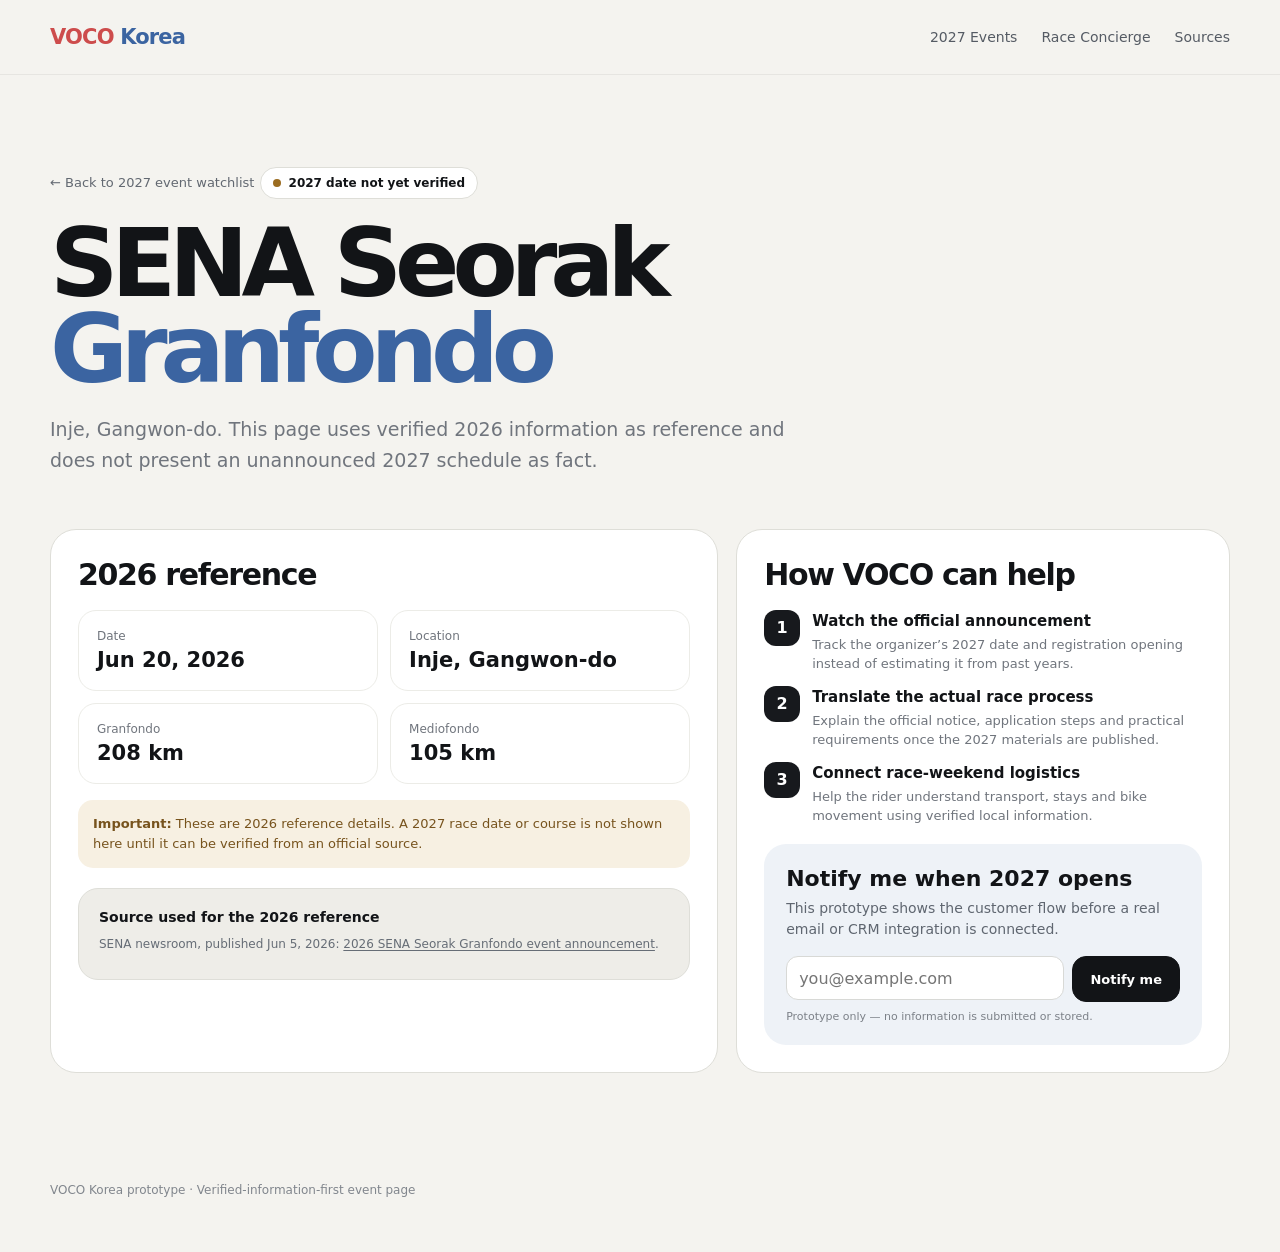
==== event-seorak.html @ d2473cf0 "Upload project" ====
<!doctype html>
<html lang="en"><head><meta charset="utf-8"><meta name="viewport" content="width=device-width,initial-scale=1">
<title>Seorak Granfondo — VOCO Korea</title><style>
:root{
  --ink:#121417; --muted:#70757d; --paper:#f4f3ef; --card:#fff; --line:#deded8;
  --red:#cd4c4c; --blue:#3b64a1; --green:#2f7a5a; --amber:#9b6c20;
  --shadow:0 16px 45px rgba(18,20,23,.07); --radius:26px;
}
*{box-sizing:border-box}
html{scroll-behavior:smooth}
body{margin:0;background:var(--paper);color:var(--ink);font-family:Inter,ui-sans-serif,system-ui,-apple-system,BlinkMacSystemFont,"Segoe UI",sans-serif}
a{color:inherit;text-decoration:none}
button,input{font:inherit}
.wrap{width:min(1180px,calc(100% - 40px));margin:auto}
header{position:sticky;top:0;z-index:50;background:rgba(244,243,239,.9);backdrop-filter:blur(14px);border-bottom:1px solid rgba(18,20,23,.06)}
nav{height:74px;display:flex;align-items:center;justify-content:space-between;gap:24px}
.brand{font-weight:900;letter-spacing:-.04em;font-size:21px}
.brand .red{color:var(--red)} .brand .blue{color:var(--blue)}
.navlinks{display:flex;align-items:center;gap:24px;color:#555b64;font-size:14px}
.navlinks a:hover{color:#111}
.pill{display:inline-flex;align-items:center;gap:8px;border:1px solid var(--line);background:#fff;border-radius:999px;padding:8px 12px;font-size:12px;font-weight:800}
.dot{width:8px;height:8px;border-radius:50%;display:inline-block;background:var(--amber)}
.hero{padding:76px 0 46px}
.hero-grid{display:grid;grid-template-columns:1.1fr .9fr;gap:48px;align-items:end}
h1{margin:18px 0 22px;font-size:clamp(58px,8.7vw,110px);line-height:.9;letter-spacing:-.075em}
h1 span{color:var(--blue)}
.lead{font-size:19px;line-height:1.65;color:var(--muted);max-width:760px;margin:0}
.hero-panel{border:1px solid var(--line);background:#fff;border-radius:28px;padding:28px;box-shadow:var(--shadow)}
.hero-panel strong{font-size:18px;display:block;margin-bottom:8px}
.hero-panel p{margin:0;color:var(--muted);line-height:1.55}
.status-legend{display:grid;gap:10px;margin-top:22px}
.legend-row{display:flex;gap:10px;align-items:flex-start;font-size:13px;color:#555b64}
.legend-row b{color:var(--ink)}
.swatch{width:11px;height:11px;margin-top:4px;border-radius:50%;flex:0 0 auto}
.swatch.green{background:var(--green)} .swatch.amber{background:var(--amber)}
.section{padding:42px 0 86px}
.section-head{display:flex;align-items:end;justify-content:space-between;gap:30px;margin-bottom:28px}
.section-head h2{font-size:45px;letter-spacing:-.055em;margin:0}
.section-head p{max-width:570px;color:var(--muted);line-height:1.6;margin:0}
.cards{display:grid;grid-template-columns:repeat(3,1fr);gap:18px}
.card{min-height:375px;border:1px solid var(--line);border-radius:var(--radius);background:#fff;padding:25px;display:flex;flex-direction:column;justify-content:space-between;box-shadow:0 8px 24px rgba(18,20,23,.035);transition:.2s ease;overflow:hidden;position:relative}
.card:hover{transform:translateY(-4px);box-shadow:var(--shadow)}
.card:before{content:"";position:absolute;width:170px;height:170px;border:3px solid var(--blue);border-radius:50%;right:-78px;top:-78px;opacity:.08;box-shadow:0 0 0 32px var(--blue),0 0 0 64px var(--blue)}
.card-top,.card-bottom{position:relative;z-index:1}
.status{display:inline-flex;align-items:center;gap:7px;border-radius:999px;padding:7px 10px;font-size:11px;font-weight:900;letter-spacing:.045em;text-transform:uppercase;background:#f2f2ee}
.status.returning{background:#e9f3ee;color:var(--green)}
.status.unverified{background:#f7f0e2;color:var(--amber)}
.status .mini-dot{width:7px;height:7px;border-radius:50%;background:currentColor}
.place{margin-top:18px;font-size:12px;color:#747a82;font-weight:800;text-transform:uppercase;letter-spacing:.07em}
.card h3{font-size:28px;letter-spacing:-.045em;line-height:1.05;margin:8px 0 12px}
.meta{display:grid;gap:9px;margin:18px 0 0}
.meta-row{display:flex;justify-content:space-between;gap:18px;border-top:1px solid #ecece7;padding-top:9px;font-size:13px}
.meta-row span{color:var(--muted)}
.meta-row b{text-align:right}
.note{margin-top:17px;border-radius:14px;background:#f6f6f2;padding:12px 13px;font-size:12px;line-height:1.45;color:#5f656e}
.card-bottom{margin-top:24px}
.btn{min-height:46px;padding:0 17px;border-radius:14px;border:1px solid var(--ink);background:var(--ink);color:white;display:inline-flex;align-items:center;justify-content:center;font-size:13px;font-weight:850;cursor:pointer}
.btn.secondary{background:#fff;color:var(--ink);border-color:var(--line)}
.btnrow{display:flex;gap:9px;flex-wrap:wrap}
.prototype{font-size:11px;color:#8a8e95;margin-top:9px}
.insight{background:#17191d;color:#fff;border-radius:32px;padding:42px;display:grid;grid-template-columns:1fr 1fr;gap:36px;align-items:start}
.insight h2{font-size:42px;line-height:1.02;letter-spacing:-.055em;margin:0}
.insight p{color:#c8cbd0;line-height:1.65;margin:0}
.friction{display:grid;gap:10px;margin-top:22px}
.friction div{padding:13px 15px;border-radius:14px;background:#24272d;font-size:13px;color:#e5e7eb}
.friction b{color:#fff}
.sourcebox{margin-top:24px;padding:20px;border:1px solid var(--line);border-radius:20px;background:#eeede8}
.sourcebox h4{margin:0 0 10px;font-size:14px}
.sourcebox p{margin:6px 0;color:#666d76;font-size:12px;line-height:1.5}
.sourcebox a{text-decoration:underline;text-underline-offset:2px}
footer{padding:24px 0 55px;color:#81868d;font-size:12px}
.detail-hero{padding:70px 0 36px}
.back{font-size:13px;color:#626871}
.detail-title{font-size:clamp(54px,8vw,95px);line-height:.9;letter-spacing:-.075em;margin:22px 0}
.detail-grid{display:grid;grid-template-columns:1.15fr .85fr;gap:18px}
.panel{border:1px solid var(--line);background:#fff;border-radius:26px;padding:27px}
.panel h2{font-size:30px;letter-spacing:-.045em;margin:0 0 18px}
.bigstat{display:grid;grid-template-columns:1fr 1fr;gap:12px}
.stat{border:1px solid #ecece7;border-radius:18px;padding:18px}
.stat span{display:block;color:var(--muted);font-size:12px;margin-bottom:5px}
.stat b{font-size:21px}
.warning{margin-top:16px;padding:14px 15px;border-radius:15px;background:#f7f0e2;color:#77531d;font-size:13px;line-height:1.55}
.steps{display:grid;gap:12px}
.step{display:grid;grid-template-columns:36px 1fr;gap:12px;align-items:start}
.stepno{width:36px;height:36px;border-radius:12px;background:#17191d;color:#fff;display:grid;place-items:center;font-weight:900}
.step h4{margin:2px 0 5px;font-size:15px}
.step p{margin:0;color:var(--muted);font-size:13px;line-height:1.5}
.helpbox{margin-top:18px;border-radius:22px;background:#eef2f7;padding:22px}
.helpbox h3{margin:0 0 7px;font-size:22px}
.helpbox p{margin:0 0 15px;color:#5f6670;line-height:1.55;font-size:14px}
.emailrow{display:flex;gap:8px}
.emailrow input{flex:1;min-width:0;height:44px;border:1px solid #d8d9d6;border-radius:12px;padding:0 12px;background:#fff}
.small{font-size:11px;color:#7c8188;margin-top:8px}
.modal{position:fixed;inset:0;background:rgba(15,17,20,.55);z-index:100;display:none;align-items:center;justify-content:center;padding:20px}
.modal.open{display:flex}
.modalbox{width:min(500px,100%);background:#fff;border-radius:24px;padding:26px;box-shadow:0 30px 80px rgba(0,0,0,.25)}
.modalbox h3{margin:0 0 8px;font-size:28px;letter-spacing:-.04em}
.modalbox p{margin:0 0 20px;color:var(--muted);line-height:1.55}
.close{float:right;border:0;background:#f0f0ec;border-radius:10px;width:36px;height:36px;cursor:pointer;font-size:18px}
.landing{min-height:calc(100vh - 74px);display:grid;place-items:center;padding:58px 0 80px}
.choicegrid{display:grid;grid-template-columns:1fr 1fr;gap:20px;margin-top:34px}
.choice{min-height:400px;border:1px solid var(--line);background:#fff;border-radius:30px;padding:32px;display:flex;flex-direction:column;justify-content:space-between;box-shadow:var(--shadow)}
.choice h2{font-size:49px;letter-spacing:-.055em;margin:13px 0 10px}
.choice p{color:var(--muted);line-height:1.6;max-width:470px}
@media(max-width:960px){.hero-grid,.detail-grid,.insight{grid-template-columns:1fr}.cards{grid-template-columns:1fr 1fr}.navlinks{display:none}}
@media(max-width:760px){.choicegrid{grid-template-columns:1fr}}
@media(max-width:640px){.wrap{width:min(100% - 24px,1180px)}.cards{grid-template-columns:1fr}.section-head{display:block}.section-head p{margin-top:12px}.card{min-height:340px}.insight{padding:28px}.emailrow{display:grid}}
</style></head>
<body>
<header><div class="wrap"><nav>
<a class="brand" href="race-support.html"><span class="red">VOCO</span> <span class="blue">Korea</span></a>
<div class="navlinks"><a href="race-support.html">2027 Events</a><a href="#support">Race Concierge</a><a href="#sources">Sources</a></div>
</nav></div></header>
<main class="wrap">
<section class="detail-hero">
<a class="back" href="race-support.html">← Back to 2027 event watchlist</a>
<div class="pill" style="margin-top:22px"><span class="dot"></span> 2027 date not yet verified</div>
<h1 class="detail-title">SENA Seorak<br><span>Granfondo</span></h1>
<p class="lead">Inje, Gangwon-do. This page uses verified 2026 information as reference and does not present an unannounced 2027 schedule as fact.</p>
</section>
<section class="section" style="padding-top:16px">
<div class="detail-grid">
<div class="panel">
<h2>2026 reference</h2>
<div class="bigstat">
<div class="stat"><span>Date</span><b>Jun 20, 2026</b></div>
<div class="stat"><span>Location</span><b>Inje, Gangwon-do</b></div>
<div class="stat"><span>Granfondo</span><b>208 km</b></div>
<div class="stat"><span>Mediofondo</span><b>105 km</b></div>
</div>
<div class="warning"><b>Important:</b> These are 2026 reference details. A 2027 race date or course is not shown here until it can be verified from an official source.</div>
<div class="sourcebox" id="sources" style="margin-top:20px">
<h4>Source used for the 2026 reference</h4>
<p>SENA newsroom, published Jun 5, 2026: <a href="https://www.sena.co.kr/news/?keyword=2026&mod=document&uid=208" target="_blank" rel="noreferrer">2026 SENA Seorak Granfondo event announcement</a>.</p>
</div></div>
<aside class="panel" id="support">
<h2>How VOCO can help</h2>
<div class="steps">
<div class="step"><div class="stepno">1</div><div><h4>Watch the official announcement</h4><p>Track the organizer’s 2027 date and registration opening instead of estimating it from past years.</p></div></div>
<div class="step"><div class="stepno">2</div><div><h4>Translate the actual race process</h4><p>Explain the official notice, application steps and practical requirements once the 2027 materials are published.</p></div></div>
<div class="step"><div class="stepno">3</div><div><h4>Connect race-weekend logistics</h4><p>Help the rider understand transport, stays and bike movement using verified local information.</p></div></div>
</div>
<div class="helpbox">
<h3>Notify me when 2027 opens</h3>
<p>This prototype shows the customer flow before a real email or CRM integration is connected.</p>
<div class="emailrow"><input type="email" placeholder="you@example.com"><button class="btn" id="fakeSubmit">Notify me</button></div>
<div class="small" id="formMsg">Prototype only — no information is submitted or stored.</div>
</div>
</aside></div></section></main>
<footer><div class="wrap">VOCO Korea prototype · Verified-information-first event page</div></footer>
<script>
document.getElementById('fakeSubmit').addEventListener('click',()=>{
  document.getElementById('formMsg').textContent='Prototype only — connect this button to your email/CRM later.';
});
</script></body></html>
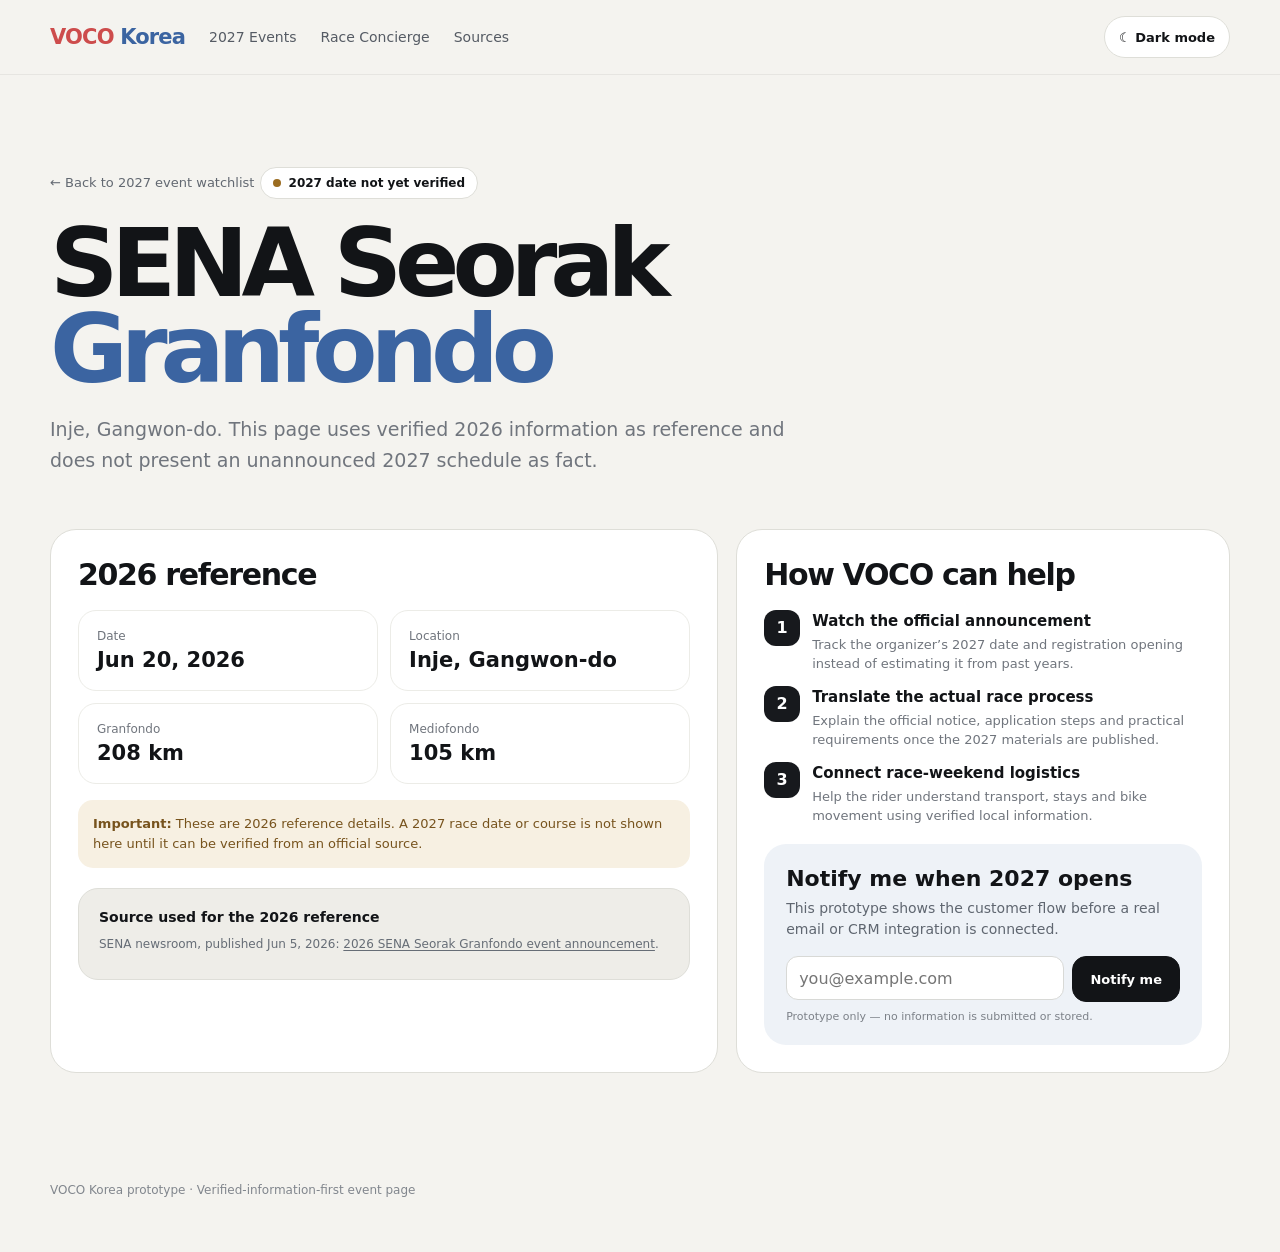
==== commit 3d8c3d88: "Add persistent dark and light themes across all pages" ====
--- a/event-seorak.html
+++ b/event-seorak.html
@@ -105,11 +105,14 @@
 @media(max-width:960px){.hero-grid,.detail-grid,.insight{grid-template-columns:1fr}.cards{grid-template-columns:1fr 1fr}.navlinks{display:none}}
 @media(max-width:760px){.choicegrid{grid-template-columns:1fr}}
 @media(max-width:640px){.wrap{width:min(100% - 24px,1180px)}.cards{grid-template-columns:1fr}.section-head{display:block}.section-head p{margin-top:12px}.card{min-height:340px}.insight{padding:28px}.emailrow{display:grid}}
-</style></head>
+</style><link rel="stylesheet" href="assets/theme.css">
+<script src="assets/theme.js"></script>
+</head>
 <body>
 <header><div class="wrap"><nav>
 <a class="brand" href="race-support.html"><span class="red">VOCO</span> <span class="blue">Korea</span></a>
 <div class="navlinks"><a href="race-support.html">2027 Events</a><a href="#support">Race Concierge</a><a href="#sources">Sources</a></div>
+<button type="button" class="theme-toggle" data-theme-toggle aria-label="Dark mode" aria-pressed="false">☾ Dark mode</button>
 </nav></div></header>
 <main class="wrap">
 <section class="detail-hero">
--- a/assets/theme.css
+++ b/assets/theme.css
@@ -0,0 +1,45 @@
+:root { color-scheme: light; }
+:root[data-theme="dark"] {
+  color-scheme: dark;
+  --ink: #edf0f5;
+  --muted: #a9b1be;
+  --paper: #111419;
+  --card: #1b2028;
+  --line: #363e4b;
+  --red: #f28383;
+  --blue: #91b8f4;
+  --green: #86d5ac;
+  --amber: #edc17b;
+  --shadow: 0 16px 45px rgba(0,0,0,.3);
+}
+.theme-toggle {
+  flex-shrink: 0;
+  margin-left: auto;
+  min-height: 42px;
+  padding: 9px 14px;
+  border: 1px solid var(--line);
+  border-radius: 999px;
+  background: var(--card);
+  color: var(--ink);
+  font-size: 13px;
+  font-weight: 700;
+  cursor: pointer;
+}
+.theme-toggle:hover { border-color: var(--blue); }
+.theme-toggle:focus-visible { outline: 3px solid var(--blue); outline-offset: 3px; }
+:root[data-theme="dark"] header { background: rgba(17,20,25,.94); border-color: var(--line); }
+:root[data-theme="dark"] :is(.landing,.choice,.card,.panel,.hero-panel,.modalbox,.eyebrow,.pill,.btn.secondary,.emailrow input) { background: var(--card); color: var(--ink); }
+:root[data-theme="dark"] .landing { background: var(--paper); }
+:root[data-theme="dark"] :is(.navlinks,.place,.back,.legend-row,.note,.info-strip p,.sourcebox p,.helpbox p,.small,.prototype,footer) { color: var(--muted); }
+:root[data-theme="dark"] .navlinks a:hover { color: var(--ink); }
+:root[data-theme="dark"] :is(.row,.meta-row,.stat,.choice-foot,.emailrow input) { border-color: var(--line); }
+:root[data-theme="dark"] :is(.note,.summary span,.info-strip,.sourcebox,.close,.status) { background: #272e39; color: #c1c9d5; }
+:root[data-theme="dark"] .year-nav { background: rgba(27,32,40,.95); }
+:root[data-theme="dark"] .year-btn { color: var(--muted); }
+:root[data-theme="dark"] :is(.btn,.year-btn.active) { background: #dce7f7; color: #151c26; }
+:root[data-theme="dark"] .btn.secondary { background: var(--card); color: var(--ink); }
+:root[data-theme="dark"] .status.returning { background: #203b30; color: var(--green); }
+:root[data-theme="dark"] :is(.status.tba,.status.unverified,.warning) { background: #3b3021; color: var(--amber); }
+:root[data-theme="dark"] :is(.status.archive,.helpbox) { background: #253347; color: var(--blue); }
+:root[data-theme="dark"] input::placeholder { color: var(--muted); }
+@media (max-width: 520px) { .theme-toggle { padding: 8px 11px; font-size: 12px; } }
